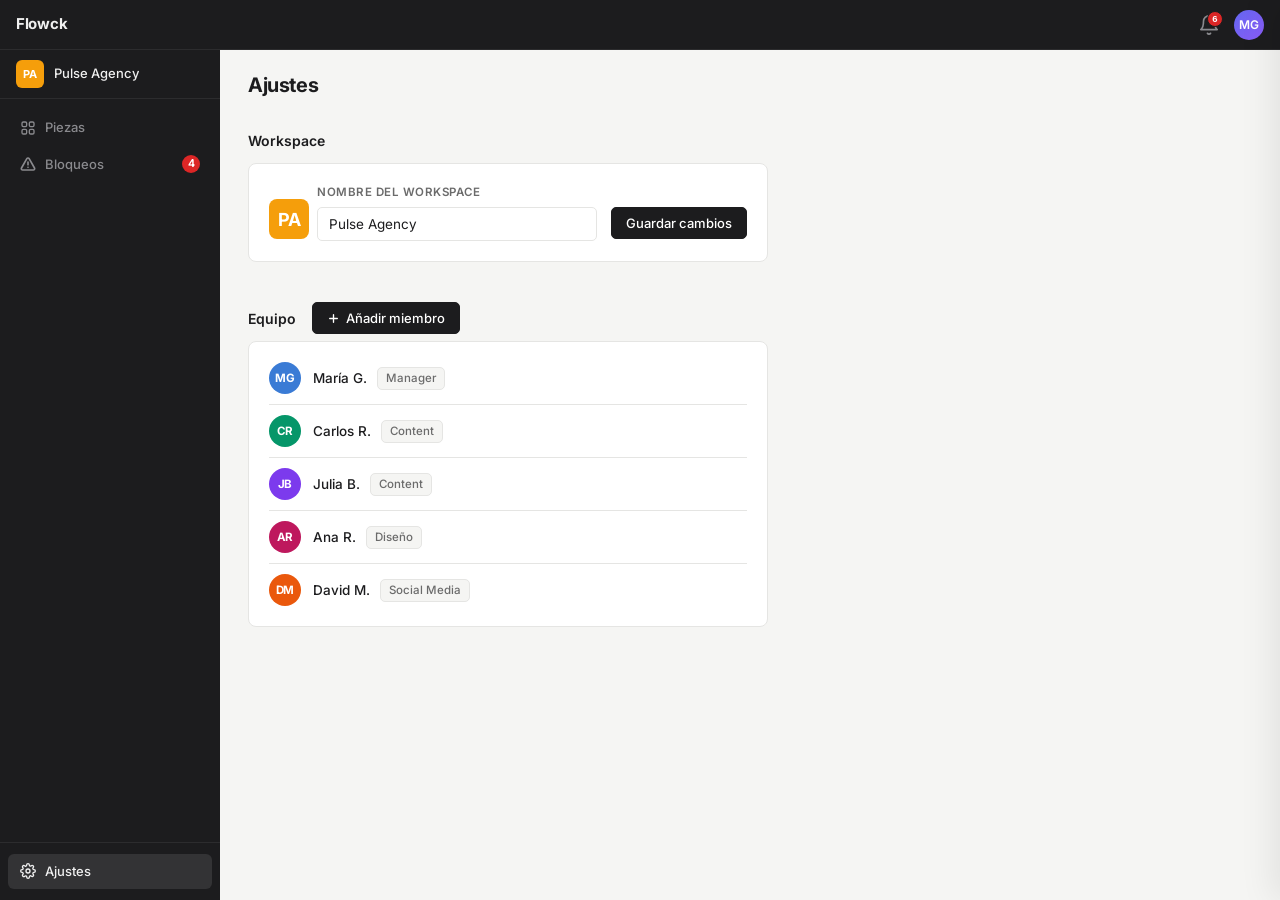
==== ajustes.html @ 9f70c192 "feat: panel de notificaciones, página de ajustes y mejoras de UI - Panel lateral de notificaciones c" ====
<!DOCTYPE html>
<html lang="es">
<head>
  <meta charset="UTF-8">
  <meta name="viewport" content="width=device-width, initial-scale=1.0">
  <title>Ajustes — Flowck</title>
  <link rel="stylesheet" href="css/styles.css">
</head>
<body>

<div id="sidebar"></div>

<div class="main">
  <div id="topbar"></div>

  <div class="content-header">
    <div class="page-header">
      <h1 class="page-title">Ajustes</h1>
    </div>
  </div>

  <div class="content">
    <div class="settings-page">

      <!-- ── Workspace ── -->
      <div class="settings-section">
        <h2 class="settings-section-title">Workspace</h2>
        <div class="settings-card">
          <div class="settings-workspace-row">
            <div class="settings-workspace-logo" id="wsLogoPreview" style="background:#F59E0B">PA</div>
            <div class="settings-workspace-field">
              <label class="form-label">Nombre del workspace</label>
              <input type="text" class="form-input" id="wsNameInput" value="Pulse Agency">
            </div>
            <div class="settings-save-wrap">
              <button class="btn btn-primary" id="wsSaveBtn">Guardar cambios</button>
              <span class="settings-save-confirm" id="wsSaveConfirm">Guardado ✓</span>
            </div>
          </div>
        </div>
      </div>

      <!-- ── Equipo ── -->
      <div class="settings-section">
        <div class="settings-section-header">
          <h2 class="settings-section-title">Equipo</h2>
          <button class="btn btn-primary" id="addMemberBtn">
            <svg width="13" height="13" viewBox="0 0 24 24" fill="none" stroke="currentColor" stroke-width="2.5" stroke-linecap="round">
              <line x1="12" y1="5" x2="12" y2="19"/><line x1="5" y1="12" x2="19" y2="12"/>
            </svg>
            Añadir miembro
          </button>
        </div>
        <div class="settings-card" id="teamCard">
          <div class="member-list" id="memberList"></div>
        </div>
      </div>

    </div>
  </div>
</div>

<!-- Modal: Añadir miembro -->
<div class="modal-overlay" id="addMemberOverlay">
  <div class="modal" style="width:420px">
    <div class="modal-header">
      <span class="modal-title">Añadir miembro</span>
      <button class="modal-close" id="addMemberClose">✕</button>
    </div>
    <div class="form-group">
      <label class="form-label">Nombre completo <span class="required-star">*</span></label>
      <input class="form-input" id="newMemberName" type="text" placeholder="Ej. Pedro S.">
    </div>
    <div class="form-group">
      <label class="form-label">Rol <span class="required-star">*</span></label>
      <select class="form-select" id="newMemberRole">
        <option value="">Selecciona un rol</option>
        <option value="manager">Manager</option>
        <option value="content">Content</option>
        <option value="diseño">Diseño</option>
        <option value="social">Social Media</option>
      </select>
    </div>
    <div class="modal-footer">
      <button class="btn btn-secondary" id="addMemberCancel">Cancelar</button>
      <button class="btn btn-primary" id="addMemberSave" disabled>Añadir miembro</button>
    </div>
  </div>
</div>

<!-- Modal: Confirmar eliminar miembro -->
<div class="modal-overlay" id="deleteMemberOverlay">
  <div class="modal" style="width:400px">
    <div class="modal-header">
      <span class="modal-title">Eliminar miembro</span>
      <button class="modal-close" id="deleteMemberClose">✕</button>
    </div>
    <p style="font-size:13.5px;color:var(--text-secondary);line-height:1.5;margin-bottom:16px">
      Esta acción eliminará al miembro del workspace. No se puede deshacer.
    </p>
    <div id="deleteMemberPreview" style="display:flex;align-items:center;gap:10px;background:#F5F5F3;border-radius:8px;padding:10px 14px;margin-bottom:4px">
      <div id="deleteMemberAvatar" class="member-avatar" style="background:#999"></div>
      <span id="deleteMemberNameLabel" style="font-size:13.5px;font-weight:500;color:var(--text-primary)"></span>
    </div>
    <div class="modal-footer">
      <button class="btn btn-secondary" id="deleteMemberCancel">Cancelar</button>
      <button class="btn btn-danger" id="deleteMemberConfirm">Eliminar</button>
    </div>
  </div>
</div>

<script src="js/data.js"></script>
<script src="js/app.js"></script>
<script>
  document.getElementById('sidebar').innerHTML = renderSidebar('ajustes');
  document.getElementById('topbar').innerHTML  = renderTopbar();

  /* ── Helpers ─────────────────────────────── */
  function getMemberInitials(name) {
    const w = name.trim().split(/\s+/);
    return w.length >= 2 ? (w[0][0] + w[1][0]).toUpperCase() : name.slice(0, 2).toUpperCase();
  }

  /* ── Workspace ───────────────────────────── */
  function loadWorkspace() {
    const ws = getWorkspace();
    document.getElementById('wsNameInput').value = ws.name;
    document.getElementById('wsLogoPreview').style.background = ws.color || '#F59E0B';
    updateLogoPreview(ws.name);
  }

  function updateLogoPreview(name) {
    const w = (name || '').trim().split(/\s+/);
    const init = w.length >= 2
      ? (w[0][0] + w[1][0]).toUpperCase()
      : (name || 'W').slice(0, 2).toUpperCase();
    document.getElementById('wsLogoPreview').textContent = init;
  }

  document.getElementById('wsNameInput').addEventListener('input', function() {
    updateLogoPreview(this.value);
  });

  document.getElementById('wsSaveBtn').addEventListener('click', function() {
    const name = document.getElementById('wsNameInput').value.trim();
    if (!name) return;
    const ws = getWorkspace();
    saveWorkspace({ ...ws, name });
    document.getElementById('sidebar').innerHTML = renderSidebar('ajustes');
    const c = document.getElementById('wsSaveConfirm');
    c.style.opacity = '1';
    setTimeout(() => { c.style.opacity = '0'; }, 2200);
  });

  /* ── Team list ───────────────────────────── */
  let pendingDeleteName = null;

  function renderMemberList() {
    const users = getUsers().filter(u => u.role !== 'cliente');
    const html = users.map(u => `<div class="member-row">
      <div class="member-avatar" style="background:${u.color}">${getMemberInitials(u.name)}</div>
      <div class="member-info">
        <span class="member-name">${u.name}</span>
        <span class="member-role">${ROLE_LABELS[u.role] || u.role}</span>
      </div>
      <button class="member-trash-btn" data-name="${u.name.replace(/"/g, '&quot;')}" title="Eliminar miembro">
        <svg width="14" height="14" viewBox="0 0 24 24" fill="none" stroke="currentColor" stroke-width="2" stroke-linecap="round" stroke-linejoin="round">
          <polyline points="3 6 5 6 21 6"/>
          <path d="M19 6l-1 14H6L5 6"/>
          <path d="M10 11v6"/><path d="M14 11v6"/>
          <path d="M9 6V4h6v2"/>
        </svg>
      </button>
    </div>`).join('');
    document.getElementById('memberList').innerHTML = html;
    document.querySelectorAll('.member-trash-btn').forEach(btn => {
      btn.addEventListener('click', function() { openDeleteMember(this.dataset.name); });
    });
  }

  function openDeleteMember(name) {
    pendingDeleteName = name;
    const user = getUsers().find(u => u.name === name);
    document.getElementById('deleteMemberNameLabel').textContent = name;
    document.getElementById('deleteMemberAvatar').textContent = getMemberInitials(name);
    document.getElementById('deleteMemberAvatar').style.background = user ? user.color : '#6B6B6B';
    document.getElementById('deleteMemberOverlay').classList.add('open');
  }

  document.getElementById('deleteMemberConfirm').addEventListener('click', function() {
    if (!pendingDeleteName) return;
    saveExtraUsers(getExtraUsers().filter(u => u.name !== pendingDeleteName));
    pendingDeleteName = null;
    document.getElementById('deleteMemberOverlay').classList.remove('open');
    renderMemberList();
  });

  function closeDeleteModal() {
    document.getElementById('deleteMemberOverlay').classList.remove('open');
  }
  document.getElementById('deleteMemberClose').addEventListener('click', closeDeleteModal);
  document.getElementById('deleteMemberCancel').addEventListener('click', closeDeleteModal);
  document.getElementById('deleteMemberOverlay').addEventListener('click', function(e) {
    if (e.target === this) closeDeleteModal();
  });

  /* ── Add member modal ────────────────────── */
  function validateAddMember() {
    const name = document.getElementById('newMemberName').value.trim();
    const role = document.getElementById('newMemberRole').value;
    document.getElementById('addMemberSave').disabled = !(name && role);
  }

  document.getElementById('newMemberName').addEventListener('input', validateAddMember);
  document.getElementById('newMemberRole').addEventListener('change', validateAddMember);

  document.getElementById('addMemberBtn').addEventListener('click', function() {
    document.getElementById('newMemberName').value = '';
    document.getElementById('newMemberRole').value = '';
    document.getElementById('addMemberSave').disabled = true;
    document.getElementById('addMemberOverlay').classList.add('open');
    setTimeout(() => document.getElementById('newMemberName').focus(), 50);
  });

  function closeAddModal() {
    document.getElementById('addMemberOverlay').classList.remove('open');
  }
  document.getElementById('addMemberClose').addEventListener('click', closeAddModal);
  document.getElementById('addMemberCancel').addEventListener('click', closeAddModal);
  document.getElementById('addMemberOverlay').addEventListener('click', function(e) {
    if (e.target === this) closeAddModal();
  });

  document.getElementById('addMemberSave').addEventListener('click', function() {
    const name = document.getElementById('newMemberName').value.trim();
    const role = document.getElementById('newMemberRole').value;
    if (!name || !role) return;

    if (getUsers().find(u => u.name.toLowerCase() === name.toLowerCase())) {
      document.getElementById('newMemberName').style.borderColor = '#EF4444';
      document.getElementById('newMemberName').title = 'Ya existe un miembro con ese nombre';
      return;
    }
    document.getElementById('newMemberName').style.borderColor = '';

    const extra = getExtraUsers();
    const color = AVATAR_PALETTE[extra.length % AVATAR_PALETTE.length];
    extra.push({ name, role, color });
    saveExtraUsers(extra);
    closeAddModal();
    renderMemberList();
  });

  /* ── Boot ────────────────────────────────── */
  loadWorkspace();
  renderMemberList();
</script>
</body>
</html>
---- css/styles.css ----
@import url('https://fonts.googleapis.com/css2?family=Inter:ital,wght@0,400;0,500;0,600;0,700;1,400&display=swap');

*, *::before, *::after { box-sizing: border-box; margin: 0; padding: 0; }

:root {
  --bg:               #F5F5F3;
  --surface:          #FFFFFF;
  --sidebar-bg:       #1C1C1E;
  --text-primary:     #1C1C1E;
  --text-secondary:   #6B6B6B;
  --text-on-dark:     #F0F0F0;
  --text-on-dark-muted: #8A8A8E;
  --border:           #E5E5E3;
  --border-dark:      #2C2C2E;
  --row-hover:        #FAFAF9;

  --s-sol-bg:   #EDE9FE; --s-sol-text:  #5B21B6;
  --s-pro-bg:   #FFEDD5; --s-pro-text:  #9A3412;
  --s-rev-bg:   #FEF9C3; --s-rev-text:  #854D0E;
  --s-apr-bg:   #DCFCE7; --s-apr-text:  #166534;
  --s-pub-bg:   #DBEAFE; --s-pub-text:  #1D4ED8;
  --block-bg:   #FEE2E2; --block-text:  #DC2626;

  --sidebar-w:  220px;
  --r:          8px;
  --r-sm:       5px;
  --r-full:     999px;
}

html, body { height: 100%; }

body {
  font-family: 'Inter', -apple-system, sans-serif;
  background: var(--bg);
  color: var(--text-primary);
  font-size: 13.5px;
  line-height: 1.5;
  -webkit-font-smoothing: antialiased;
}

/* ── SIDEBAR ─────────────────────────────────────── */
.sidebar {
  width: var(--sidebar-w);
  min-height: 100vh;
  background: var(--sidebar-bg);
  display: flex;
  flex-direction: column;
  position: fixed;
  top: 0; left: 0;
  z-index: 100;
}

.sidebar-brand {
  height: 50px;
  box-sizing: border-box;
  display: flex;
  align-items: center;
  padding: 0 16px;
  font-size: 15px;
  font-weight: 700;
  color: var(--text-on-dark);
  letter-spacing: -0.3px;
  border-bottom: 1px solid var(--border-dark);
  flex-shrink: 0;
}

.sidebar-nav { flex: 1; padding: 10px 0; }

.nav-item {
  display: flex;
  align-items: center;
  gap: 9px;
  padding: 8px 12px;
  color: var(--text-on-dark-muted);
  font-size: 13px;
  font-weight: 500;
  cursor: pointer;
  border-radius: 6px;
  margin: 1px 8px;
  text-decoration: none;
  transition: background 0.12s, color 0.12s;
}
.nav-item:hover { background: rgba(255,255,255,0.07); color: var(--text-on-dark); }
.nav-item.active { background: rgba(255,255,255,0.1); color: var(--text-on-dark); }

.nav-item .nav-badge {
  margin-left: auto;
  background: #DC2626;
  color: #fff;
  font-size: 10.5px;
  font-weight: 700;
  min-width: 18px;
  height: 18px;
  border-radius: 99px;
  display: flex; align-items: center; justify-content: center;
  padding: 0 5px;
}

.sidebar-bottom {
  padding: 10px 0;
  border-top: 1px solid var(--border-dark);
}

/* ── MAIN LAYOUT ─────────────────────────────────── */
.main {
  margin-left: var(--sidebar-w);
  height: 100vh;
  display: flex;
  flex-direction: column;
  overflow: hidden;
}

/* Sub-header (page-title + tabs) — always visible above the scroll area */
.content-header {
  flex-shrink: 0;
  background: var(--bg);
  padding: 20px 28px 12px;
}

/* ── PAGE TOPBAR (dark strip) ────────────────────── */
.page-topbar {
  height: 50px;
  background: var(--sidebar-bg);
  display: flex;
  align-items: center;
  justify-content: flex-end;
  padding: 0 16px;
  gap: 10px;
  position: sticky;
  top: 0;
  z-index: 90;
  flex-shrink: 0;
  border-bottom: 1px solid var(--border-dark);
}

.topbar-bell-btn {
  display: flex; align-items: center; justify-content: center;
  background: transparent;
  color: var(--text-on-dark-muted);
  border: none;
  cursor: pointer;
  transition: color 0.12s;
  position: relative;
  padding: 4px;
}
.topbar-bell-btn:hover { color: var(--text-on-dark); }

.topbar-notif-dot {
  position: absolute;
  top: 3px; right: 3px;
  width: 6px; height: 6px;
  background: #DC2626;
  border-radius: 50%;
  border: 1.5px solid var(--sidebar-bg);
}

.topbar-avatar {
  width: 30px; height: 30px;
  border-radius: 50%;
  background: linear-gradient(135deg, #6366F1, #8B5CF6);
  color: #fff;
  font-size: 12px;
  font-weight: 600;
  display: flex; align-items: center; justify-content: center;
  cursor: pointer;
  flex-shrink: 0;
}

/* ── CONTENT ─────────────────────────────────────── */
.content {
  flex: 1;
  padding: 0 28px 40px;
  overflow-y: auto;
}

/* ── PAGE HEADER ─────────────────────────────────── */
.page-header {
  display: flex;
  align-items: center;
  justify-content: space-between;
  margin-bottom: 18px;
  gap: 12px;
}
.page-title {
  font-size: 20px;
  font-weight: 700;
  letter-spacing: -0.4px;
}
.page-actions { display: flex; align-items: center; gap: 8px; }

/* ── TABS ─────────────────────────────────────────── */
.tabs {
  display: flex;
  border-bottom: 1px solid var(--border);
  margin-bottom: 0;
}
.tab-item {
  font-size: 13px;
  font-weight: 500;
  color: var(--text-secondary);
  padding: 9px 14px;
  cursor: pointer;
  border-bottom: 2px solid transparent;
  margin-bottom: -1px;
  transition: color 0.12s, border-color 0.12s;
  white-space: nowrap;
  user-select: none;
}
.tab-item:hover { color: var(--text-primary); }
.tab-item.active { color: var(--text-primary); border-bottom-color: var(--text-primary); }

/* ── TABLE ─────────────────────────────────────────── */
.table-wrap {
  background: var(--surface);
  border: 1px solid var(--border);
  border-radius: var(--r);
  overflow: clip; /* clips rounded corners without creating a scroll container */
  margin-top: 0;
}

.pieces-table {
  width: 100%;
  min-width: 860px;
  border-collapse: collapse;
}

.pieces-table thead th {
  background: var(--surface);
  position: sticky;
  top: 0;
  z-index: 10;
  padding: 10px 16px;
  text-align: left;
  font-size: 11.5px;
  font-weight: 600;
  color: var(--text-secondary);
  text-transform: uppercase;
  letter-spacing: 0.5px;
  border-bottom: 1px solid var(--border);
  white-space: nowrap;
}

.pieces-table tbody tr {
  border-bottom: 1px solid var(--border);
  transition: background 0.1s;
  cursor: pointer;
}
.pieces-table tbody tr:last-child { border-bottom: none; }
.pieces-table tbody tr:hover { background: var(--row-hover); }

.pieces-table td {
  padding: 10px 16px;
  vertical-align: middle;
  overflow: hidden;
}

.col-img    { width: 56px;  min-width: 56px; }
.col-name   { width: 200px; }
.col-canal  { width: 72px; }
.col-camp   { width: 130px; }
.col-client { width: 110px; }
.col-estado { width: 140px; }
.col-pend   { width: 125px; }
.col-dead   { width: 95px; }
.col-act    { width: 40px;  min-width: 40px; text-align: center; }

.cell-thumb {
  width: 44px; height: 44px;
  border-radius: var(--r-sm);
  object-fit: cover;
  background: var(--bg);
  display: block;
}
.thumb-placeholder {
  width: 44px; height: 44px;
  border-radius: var(--r-sm);
  background: var(--bg);
  display: flex; align-items: center; justify-content: center;
  color: var(--text-secondary);
  font-size: 11px;
}

.cell-name {
  display: block;
  font-weight: 500;
  font-size: 13.5px;
  white-space: nowrap;
  overflow: hidden;
  text-overflow: ellipsis;
  max-width: 300px;
}

.cell-campaign {
  font-size: 12.5px;
  color: var(--text-secondary);
  white-space: nowrap;
  overflow: hidden;
  text-overflow: ellipsis;
}

.cell-pending {
  font-size: 13px;
  color: var(--text-primary);
}

.cell-deadline {
  font-size: 12.5px;
  color: var(--text-secondary);
  white-space: nowrap;
}
.cell-deadline.urgent { color: #DC2626; font-weight: 500; }

.status-cell {
  display: flex;
  align-items: center;
  gap: 6px;
  flex-wrap: nowrap;
}

/* ── STATUS BADGES ───────────────────────────────── */
.badge {
  display: inline-flex;
  align-items: center;
  font-size: 11.5px;
  font-weight: 500;
  padding: 3px 9px;
  border-radius: var(--r-full);
  white-space: nowrap;
  letter-spacing: 0.1px;
}
.badge.solicitada  { background: var(--s-sol-bg); color: var(--s-sol-text); }
.badge.produccion  { background: var(--s-pro-bg); color: var(--s-pro-text); }
.badge.revision    { background: var(--s-rev-bg); color: var(--s-rev-text); }
.badge.aprobada    { background: var(--s-apr-bg); color: var(--s-apr-text); }
.badge.publicada   { background: var(--s-pub-bg); color: var(--s-pub-text); }

.badge-block {
  display: inline-flex;
  align-items: center;
  justify-content: center;
  width: 22px;
  height: 22px;
  background: var(--block-bg);
  color: var(--block-text);
  border-radius: 5px;
  cursor: pointer;
  border: none;
  font-family: inherit;
  transition: opacity 0.12s;
  flex-shrink: 0;
}
.badge-block:hover { opacity: 0.75; }

/* ── ACTIONS MENU ────────────────────────────────── */
.actions-btn {
  width: 28px; height: 28px;
  border: none;
  background: transparent;
  border-radius: 5px;
  cursor: pointer;
  display: flex; align-items: center; justify-content: center;
  color: var(--text-secondary);
  font-size: 14px;
  transition: background 0.1s;
  letter-spacing: 2px;
}
.actions-btn:hover { background: var(--border); color: var(--text-primary); }

/* ── DROPDOWN ─────────────────────────────────────── */
.dropdown { position: relative; display: inline-block; }
.dropdown-menu {
  position: absolute;
  top: calc(100% + 4px);
  right: 0;
  background: var(--surface);
  border: 1px solid var(--border);
  border-radius: var(--r);
  box-shadow: 0 8px 24px rgba(0,0,0,0.1);
  z-index: 300;
  min-width: 170px;
  display: none;
  overflow: hidden;
}
.dropdown-menu.open { display: block; }
.dropdown-item {
  display: flex; align-items: center; gap: 8px;
  padding: 9px 14px;
  font-size: 13px;
  color: var(--text-primary);
  cursor: pointer;
  transition: background 0.1s;
}
.dropdown-item:hover { background: var(--bg); }
.dropdown-item.danger { color: #DC2626; }
.dropdown-sep { height: 1px; background: var(--border); margin: 4px 0; }

/* ── BUTTONS ─────────────────────────────────────── */
.btn {
  display: inline-flex;
  align-items: center;
  gap: 6px;
  font-size: 13px;
  font-weight: 500;
  padding: 7px 14px;
  border-radius: var(--r-sm);
  border: 1px solid transparent;
  cursor: pointer;
  transition: background 0.12s, border-color 0.12s, opacity 0.12s;
  font-family: inherit;
  white-space: nowrap;
  text-decoration: none;
}
.btn-primary { background: var(--text-primary); color: #fff; border-color: var(--text-primary); }
.btn-primary:hover { background: #333; border-color: #333; }
.btn-secondary { background: var(--surface); color: var(--text-primary); border-color: var(--border); }
.btn-secondary:hover { background: #F0F0EE; }
.btn-ghost { background: transparent; color: var(--text-secondary); border-color: transparent; }
.btn-ghost:hover { background: var(--border); color: var(--text-primary); }
.btn-danger-outline { background: transparent; color: #DC2626; border-color: #FECACA; }
.btn-danger-outline:hover { background: var(--block-bg); }
.btn-danger { background: #DC2626; color: #fff; border-color: #DC2626; }
.btn-danger:hover { background: #B91C1C; border-color: #B91C1C; }

/* ── SEARCH ─────────────────────────────────────── */
.search-wrap {
  display: flex;
  align-items: center;
  gap: 7px;
  background: var(--surface);
  border: 1px solid var(--border);
  border-radius: var(--r-sm);
  padding: 7px 11px;
  transition: border-color 0.12s;
}
.search-wrap:focus-within { border-color: #999; }
.search-wrap svg { color: var(--text-secondary); flex-shrink: 0; }
.search-wrap input {
  border: none; background: transparent;
  font-size: 13px; color: var(--text-primary);
  font-family: inherit; outline: none; width: 190px;
}
.search-wrap input::placeholder { color: var(--text-secondary); }

/* ── MODAL ─────────────────────────────────────── */
.modal-overlay {
  position: fixed; inset: 0;
  background: rgba(0,0,0,0.45);
  z-index: 400;
  display: flex; align-items: center; justify-content: center;
  opacity: 0; pointer-events: none;
  transition: opacity 0.18s;
}
.modal-overlay.open { opacity: 1; pointer-events: all; }

.modal {
  background: var(--surface);
  border-radius: 12px;
  padding: 28px;
  width: 500px;
  max-width: 92vw;
  max-height: 90vh;
  overflow-y: auto;
  box-shadow: 0 24px 64px rgba(0,0,0,0.18);
  transform: translateY(10px) scale(0.99);
  transition: transform 0.18s;
}
.modal-overlay.open .modal { transform: translateY(0) scale(1); }

.modal-header {
  display: flex; align-items: center; justify-content: space-between;
  margin-bottom: 22px;
}
.modal-title { font-size: 16px; font-weight: 700; letter-spacing: -0.2px; }
.modal-close {
  width: 28px; height: 28px; border-radius: 50%;
  background: var(--bg); border: none; cursor: pointer;
  display: flex; align-items: center; justify-content: center;
  color: var(--text-secondary); font-size: 15px;
  transition: background 0.12s;
}
.modal-close:hover { background: var(--border); }

.form-group { margin-bottom: 16px; }
.form-label {
  display: block; font-size: 11.5px; font-weight: 600;
  color: var(--text-secondary); margin-bottom: 6px;
  text-transform: uppercase; letter-spacing: 0.5px;
}
.form-input, .form-select, .form-textarea {
  width: 100%; padding: 8px 11px;
  border: 1px solid var(--border); border-radius: var(--r-sm);
  font-size: 13.5px; font-family: inherit; color: var(--text-primary);
  background: var(--surface); outline: none;
  transition: border-color 0.12s;
}
.form-input:focus, .form-select:focus, .form-textarea:focus { border-color: #999; }
.form-textarea { resize: vertical; min-height: 80px; line-height: 1.5; }
.form-row { display: grid; grid-template-columns: 1fr 1fr; gap: 14px; }
.form-label-optional { font-weight: 400; text-transform: none; letter-spacing: 0; color: var(--text-secondary); font-size: 11px; margin-left: 3px; }
.modal-footer { display: flex; justify-content: flex-end; gap: 8px; margin-top: 24px; }

.modal-file-zone {
  border: 2px dashed var(--border);
  border-radius: var(--r);
  padding: 18px 20px;
  display: flex; flex-direction: column; align-items: center; justify-content: center;
  gap: 5px; cursor: pointer; text-align: center;
  color: var(--text-secondary); font-size: 13px;
  transition: border-color 0.15s, background 0.15s;
  background: var(--bg); margin-bottom: 4px;
}
.modal-file-zone:hover, .modal-file-zone.drag-over { border-color: #999; background: #ededeb; }
.modal-file-zone svg { color: #aaa; }
.modal-file-zone-hint { font-size: 11.5px; color: #aaa; }

.modal-file-preview {
  display: flex; align-items: center; gap: 8px;
  padding: 10px 12px; margin-bottom: 16px;
  background: var(--bg); border: 1px solid var(--border); border-radius: var(--r-sm);
}
.modal-file-preview-info {
  flex: 1; min-width: 0;
  display: flex; flex-direction: column; gap: 2px;
}
.modal-file-preview-name {
  font-size: 12.5px; color: var(--text-primary);
  white-space: nowrap; overflow: hidden; text-overflow: ellipsis;
}
.modal-file-preview-replace {
  align-self: flex-start;
  background: none; border: none; padding: 0;
  font-family: inherit; font-size: 11px; color: #6B6B6B;
  cursor: pointer; text-decoration: underline;
}
.modal-file-preview-replace:hover { color: var(--text-primary); }
.modal-file-preview-remove {
  background: none; border: none; cursor: pointer; padding: 2px 5px;
  color: var(--text-secondary); font-size: 14px; flex-shrink: 0; border-radius: 4px;
  transition: background 0.1s;
}
.modal-file-preview-remove:hover { background: var(--border); color: var(--text-primary); }

.cell-pending-unassigned { color: var(--text-secondary); }

/* ── BLOCK POPOVER ─────────────────────────────── */
.block-popover {
  position: fixed;
  background: var(--surface);
  border: 1px solid var(--border);
  border-radius: var(--r);
  padding: 16px 18px;
  width: 290px;
  box-shadow: 0 12px 36px rgba(0,0,0,0.13);
  z-index: 350;
  display: none;
}
.block-popover.open { display: block; }
.block-popover-header {
  display: flex; align-items: center; gap: 7px;
  margin-bottom: 10px;
  font-size: 12.5px; font-weight: 600; color: var(--block-text);
}
.block-popover-reason {
  font-size: 13px; color: var(--text-primary);
  margin-bottom: 12px; line-height: 1.5;
}
.block-popover-meta { font-size: 12px; color: var(--text-secondary); margin-bottom: 14px; }
.block-popover-meta strong { color: var(--text-primary); font-weight: 500; }
.block-popover-footer { display: flex; justify-content: flex-end; }
#popViewLink:hover { background: #EF4444 !important; border-color: #EF4444 !important; }

/* ── CHANNEL ICONS ─────────────────────────────── */
.ch-icon {
  width: 22px; height: 22px;
  border-radius: 6px;
  display: inline-flex; align-items: center; justify-content: center;
  flex-shrink: 0;
  overflow: hidden;
}
.ch-icon svg { display: block; width: 100%; height: 100%; }

/* ── COLUMN HEADER FILTERS ──────────────────────── */
.col-filterable {
  cursor: pointer;
  user-select: none;
}
.col-filterable:hover { color: var(--text-primary); }
.col-filterable.has-filter { color: var(--text-primary); }

.th-inner {
  display: inline-flex;
  align-items: center;
  gap: 4px;
}

.filter-chevron {
  flex-shrink: 0;
  opacity: 0.45;
  transition: opacity 0.12s;
}
.col-filterable:hover .filter-chevron,
.col-filterable.has-filter .filter-chevron { opacity: 1; }

.filter-active-dot {
  width: 5px; height: 5px;
  background: var(--text-primary);
  border-radius: 50%;
  flex-shrink: 0;
}

.filter-dropdown-menu {
  position: fixed;
  background: var(--surface);
  border: 1px solid var(--border);
  border-radius: var(--r);
  box-shadow: 0 8px 24px rgba(0,0,0,0.11);
  z-index: 310;
  min-width: 160px;
  display: none;
  overflow: hidden;
}
.filter-dropdown-menu.open { display: block; }

.filter-search-wrap {
  display: flex; align-items: center; gap: 7px;
  padding: 9px 11px;
  border-bottom: 1px solid var(--border);
  color: var(--text-secondary);
}
.filter-search-wrap svg { flex-shrink: 0; }
.filter-search-input {
  flex: 1; min-width: 0;
  border: none; outline: none;
  font-size: 13px; font-family: inherit;
  color: var(--text-primary); background: transparent;
}
.filter-search-input::placeholder { color: var(--text-secondary); }

.filter-options-list { max-height: 220px; overflow-y: auto; padding: 4px 0; }
.filter-option-row {
  display: flex;
  align-items: center;
  gap: 8px;
  padding: 7px 12px;
  font-size: 13px;
  color: var(--text-primary);
  cursor: pointer;
  transition: background 0.1s;
}
.filter-option-row:hover { background: var(--bg); }
.filter-option-row input[type="checkbox"] {
  width: 14px; height: 14px; flex-shrink: 0;
  accent-color: var(--text-primary);
  cursor: pointer;
}
.filter-empty {
  padding: 16px 12px;
  font-size: 12.5px;
  color: var(--text-secondary);
  text-align: center;
}

.filter-panel-actions {
  display: flex; gap: 8px;
  padding: 9px 10px;
  border-top: 1px solid var(--border);
}
.filter-btn-clear, .filter-btn-apply {
  flex: 1;
  padding: 7px 0;
  border-radius: var(--r-sm);
  font-size: 12.5px; font-weight: 600;
  font-family: inherit;
  cursor: pointer;
  border: 1px solid var(--border);
  transition: background 0.12s, color 0.12s, border-color 0.12s;
}
.filter-btn-clear { background: var(--surface); color: var(--text-secondary); }
.filter-btn-clear:hover { background: var(--bg); color: var(--text-primary); }
.filter-btn-apply { background: var(--text-primary); color: #fff; border-color: var(--text-primary); }
.filter-btn-apply:hover { background: #333; }

/* ── EMPTY STATE ─────────────────────────────────── */
.empty-state {
  text-align: center; padding: 60px 20px;
  color: var(--text-secondary);
}
.empty-state p { font-size: 14px; margin-top: 10px; }

/* ── BLOQUEOS PAGE ─────────────────────────────── */
.blocks-grid {
  display: grid;
  grid-template-columns: 1fr 1fr;
  gap: 16px;
  margin-top: 4px;
}

.block-card {
  background: var(--surface);
  border: 1px solid var(--border);
  border-radius: var(--r);
  overflow: hidden;
  display: flex;
  flex-direction: row;
  transition: box-shadow 0.15s;
  cursor: pointer;
  text-decoration: none;
  color: inherit;
}
.block-card:hover { box-shadow: 0 4px 16px rgba(0,0,0,0.09); }
.block-card.highlight {
  border-color: #EF4444;
  box-shadow: 0 0 0 3px rgba(220,38,38,0.18);
}

.block-card-img {
  width: 32%; min-width: 32%;
  object-fit: cover; object-position: center;
  background: var(--bg);
  display: block;
  flex-shrink: 0;
  align-self: stretch;
}
.block-card-img-placeholder {
  width: 32%; min-width: 32%;
  background: var(--bg);
  display: flex; align-items: center; justify-content: center;
  flex-shrink: 0;
}

.block-card-body {
  flex: 1; min-width: 0;
  padding: 16px 20px;
  display: flex; flex-direction: column; gap: 13px;
}

.block-card-header {
  display: flex; align-items: flex-start; justify-content: space-between; gap: 8px;
}
.block-card-title {
  font-size: 13.5px; font-weight: 600; letter-spacing: -0.2px;
  line-height: 1.35; flex: 1;
}
.block-deadline-badge {
  background: #FEE2E2; color: #DC2626;
  font-size: 11px; font-weight: 600;
  padding: 2px 8px; border-radius: var(--r-full);
  white-space: nowrap; flex-shrink: 0;
}
.block-card-meta {
  display: flex; align-items: center; gap: 8px;
}
.block-card-campaign {
  font-size: 12px; color: var(--text-secondary);
}

.block-reason-box {
  background: #FFF5F5;
  border-radius: 6px;
  padding: 11px 12px;
  display: flex; align-items: flex-start; gap: 8px;
  font-size: 12.5px; color: #EF4444; line-height: 1.45;
  flex-shrink: 0;
}
.block-reason-box svg { flex-shrink: 0; margin-top: 1px; color: #EF4444; }

.block-divider {
  border: none; border-top: 1px solid var(--border);
  margin: 0;
}

.block-card-footer {
  margin-top: auto;
  display: flex; flex-direction: column; gap: 0;
}
.block-footer-info {
  display: flex; align-items: center; justify-content: space-between;
  padding: 10px 0;
}
.block-info-item { display: flex; flex-direction: column; gap: 1px; }
.block-info-label { font-size: 11px; font-weight: 500; color: var(--text-secondary); }
.block-info-value { font-size: 12px; color: var(--text-primary); font-weight: 500; }

.block-resolve-btn {
  width: 100%;
  background: #F87171;
  color: #fff;
  border: none;
  border-radius: var(--r-sm);
  padding: 8px 0;
  font-size: 13px; font-weight: 500; font-family: inherit;
  cursor: pointer;
  transition: background 0.12s;
  text-align: center;
  margin-top: 10px;
  padding: 9px 0;
}
.block-resolve-btn:hover { background: #EF4444; }

.blocks-header-badge {
  display: inline-flex; align-items: center; gap: 5px;
  background: var(--block-bg); color: var(--block-text);
  font-size: 12px; font-weight: 600;
  padding: 3px 10px; border-radius: var(--r-full);
}

/* ── DETAIL TOPBAR BLOCK BADGE ───────────────────── */
.detail-topbar-block-badge {
  display: inline-flex; align-items: center; gap: 5px;
  background: #FEE2E2; color: #DC2626;
  border-radius: var(--r-full);
  font-size: 11.5px; font-weight: 500; line-height: 1.4;
  padding: 3px 9px; cursor: pointer; white-space: nowrap;
  flex-shrink: 0;
}

/* Status badge button resets */
button.badge {
  padding: 3px 9px;
  font-size: 11.5px;
  font-weight: 500;
  line-height: 1.4;
}

/* ── DETAIL PAGE ─────────────────────────────────── */
.detail-layout {
  height: 100vh;
  display: flex;
  flex-direction: column;
}

.detail-topbar {
  height: 50px;
  background: var(--sidebar-bg);
  display: flex;
  align-items: center;
  justify-content: space-between;
  padding: 0 20px;
  flex-shrink: 0;
  border-bottom: 1px solid rgba(255,255,255,0.12);
  position: sticky; top: 0; z-index: 90;
}

.detail-back-btn {
  display: flex; align-items: center; justify-content: center;
  width: 28px; height: 28px; border-radius: 5px;
  background: rgba(255,255,255,0.08); border: none;
  color: var(--text-on-dark); cursor: pointer;
  transition: background 0.12s; flex-shrink: 0;
}
.detail-back-btn:hover { background: rgba(255,255,255,0.14); }

.detail-piece-title {
  position: absolute; left: 50%; transform: translateX(-50%);
  font-size: 14px; font-weight: 600; color: var(--text-on-dark);
  white-space: nowrap; overflow: hidden; text-overflow: ellipsis;
  max-width: 45%; letter-spacing: -0.2px; pointer-events: none;
}

.detail-topbar-right {
  display: flex; align-items: center; gap: 8px; flex-shrink: 0;
}

.detail-columns {
  flex: 1; display: flex; overflow: hidden;
}

/* Left sidebar (metadata) */
.detail-sidebar {
  width: 240px;
  flex-shrink: 0;
  background: var(--sidebar-bg);
  border-right: 1px solid var(--border-dark);
  overflow-y: auto;
  padding: 20px 16px;
  display: flex; flex-direction: column; gap: 20px;
}

.detail-section-title {
  font-size: 14px; font-weight: 700; text-transform: uppercase;
  letter-spacing: 0.4px; color: var(--text-on-dark);
  margin-bottom: 16px;
}

.detail-divider {
  border: none; border-top: 1px solid rgba(255,255,255,0.08);
  margin: 16px 0 0;
}

.detail-field { display: flex; justify-content: space-between; align-items: center; margin-bottom: 12px; }
.detail-field-label {
  font-size: 13px; font-weight: 400; color: var(--text-on-dark-muted);
}
.detail-field-value {
  font-size: 13px; font-weight: 700; color: var(--text-on-dark); text-align: right;
}

.detail-block-box {
  background: #FEE2E2;
  border: 1px solid #FECACA;
  border-radius: var(--r-sm);
  padding: 12px 13px;
}
.detail-block-box .block-label {
  display: flex; align-items: center; gap: 6px;
  font-size: 13px; font-weight: 700;
  color: #DC2626; margin-bottom: 8px;
}
.detail-block-box .block-reason {
  font-size: 12.5px; color: #7F1D1D; line-height: 1.5; margin-bottom: 12px;
}
.detail-block-box .block-resolve-btn {
  width: 100%;
  padding: 7px 0;
  background: #F87171;
  border: none;
  border-radius: var(--r-sm);
  color: #fff;
  font-size: 12px; font-weight: 600; font-family: inherit;
  cursor: pointer;
  transition: background 0.12s;
}
.detail-block-box .block-resolve-btn:hover { background: #EF4444; }

.detail-file-info { display: flex; flex-direction: column; gap: 8px; }
.detail-file-row {
  display: flex; justify-content: space-between; align-items: center;
}
.detail-file-key { font-size: 11px; color: var(--text-on-dark-muted); }
.detail-file-val { font-size: 12.5px; font-weight: 500; color: var(--text-on-dark); }
.detail-filename-row {
  display: flex; align-items: center; gap: 8px;
  margin-top: 10px; padding: 7px 10px;
  background: rgba(255,255,255,0.06);
  border: 1px solid var(--border-dark);
  border-radius: var(--r-sm);
  cursor: pointer;
  transition: background 0.12s;
}
.detail-filename-row:hover { background: rgba(255,255,255,0.1); }
.detail-filename-row svg { flex-shrink: 0; color: var(--text-on-dark-muted); }
.detail-filename {
  font-size: 12px; color: var(--text-on-dark);
  white-space: nowrap; overflow: hidden; text-overflow: ellipsis; flex: 1;
}

.detail-download-btn {
  width: 100%; margin-top: 4px;
  padding: 6px 0;
  background: rgba(255,255,255,0.07);
  border: 1px solid var(--border-dark);
  border-radius: var(--r-sm);
  color: var(--text-on-dark);
  font-size: 12px; font-weight: 500; font-family: inherit;
  cursor: pointer; display: flex; align-items: center; justify-content: center; gap: 6px;
  transition: background 0.12s;
}
.detail-download-btn:hover { background: rgba(255,255,255,0.12); }

/* Center column */
.detail-center {
  flex: 1;
  overflow: hidden;
  display: flex;
  flex-direction: column;
}

.detail-creative-img {
  width: 100%;
  height: 400px;
  flex-shrink: 0;
  object-fit: contain;
  border-radius: var(--r);
  background: #F5F5F3;
  display: block;
}
.detail-creative-placeholder {
  width: 100%; height: 380px;
  background: var(--bg);
  border-radius: var(--r);
  border: 1px solid var(--border);
  display: flex; align-items: center; justify-content: center;
  color: var(--text-secondary); flex-direction: column; gap: 8px;
}

.upload-new-version-sidebar {
  background: none;
  border: none;
  padding: 0;
  font-family: inherit;
  font-size: 11px;
  color: #9B9B97;
  cursor: pointer;
  text-decoration: underline;
  text-underline-offset: 2px;
}
.upload-new-version-sidebar:hover { color: #E5E5E3; }

.detail-copy-section {
  min-width: 0;
  width: 100%;
}
.detail-copy-label {
  font-size: 11px; font-weight: 700; text-transform: uppercase;
  letter-spacing: 0.6px; color: var(--text-secondary); margin-bottom: 8px;
}
.detail-copy-text {
  font-size: 14px; line-height: 1.6; color: var(--text-primary);
  background: var(--surface); border: 1px solid var(--border);
  border-radius: var(--r);
  padding: 12px 16px;
  height: 116px; overflow-y: scroll; resize: none;
  font-family: inherit; width: 100%; box-sizing: border-box; display: block;
}
.detail-copy-text:focus { outline: none; border-color: #6366F1; box-shadow: 0 0 0 2px rgba(99,102,241,0.15); }
.detail-copy-text::-webkit-scrollbar { width: 6px; }
.detail-copy-text::-webkit-scrollbar-track { background: transparent; margin: 6px; }
.detail-copy-text::-webkit-scrollbar-thumb { background: #D1D1CF; border-radius: 3px; }
.detail-copy-text::-webkit-scrollbar-thumb:hover { background: #A0A09E; }
.copy-autosaved {
  position: absolute; bottom: 10px; right: 12px;
  font-size: 11px; color: #9B9B97; opacity: 0;
  transition: opacity 0.3s; pointer-events: none;
}
.copy-autosaved.visible { opacity: 1; }

/* Right column (comments) */
.detail-comments {
  width: 280px;
  flex-shrink: 0;
  border-left: 1px solid var(--border-dark);
  background: var(--sidebar-bg);
  display: flex;
  flex-direction: column;
  overflow: hidden;
}
.detail-comments-header {
  padding: 16px 16px 12px;
  border-bottom: 1px solid rgba(255,255,255,0.08);
  font-size: 15px; font-weight: 700; color: var(--text-on-dark);
  display: flex; align-items: center; gap: 6px;
  flex-shrink: 0;
}
.comments-count {
  font-size: 15px; font-weight: 700; color: var(--text-on-dark-muted);
}
.comments-list {
  flex: 1; overflow-y: auto;
  padding: 14px 0;
  display: flex; flex-direction: column; gap: 0;
}
.comment-item {
  padding: 10px 16px;
  transition: background 0.1s;
}
.comment-item:hover { background: rgba(255,255,255,0.04); }
.comment-header {
  display: flex; align-items: center; gap: 6px; margin-bottom: 5px; flex-wrap: wrap;
}
.comment-avatar {
  width: 24px; height: 24px; border-radius: 50%;
  font-size: 10px; font-weight: 700; color: #fff;
  display: flex; align-items: center; justify-content: center;
  flex-shrink: 0;
}
.comment-author { font-size: 12.5px; font-weight: 600; color: var(--text-on-dark); }
.comment-role-badge {
  font-size: 10px; font-weight: 600; text-transform: uppercase;
  letter-spacing: 0.4px; padding: 2px 7px; border-radius: var(--r-full);
}
.role-manager,
.role-content,
.role-cliente  { background: rgba(255,255,255,0.08); color: #C7C7CC; }
.comment-time  { font-size: 11px; color: var(--text-on-dark-muted); margin-left: auto; }
.comment-text  { font-size: 12.5px; line-height: 1.5; color: var(--text-on-dark-muted); padding-left: 30px; }

.comments-input-area {
  padding: 12px 14px;
  border-top: 1px solid rgba(255,255,255,0.08);
  display: flex; gap: 8px; align-items: flex-end;
  flex-shrink: 0;
}
.comments-input-area textarea {
  flex: 1; border: 1px solid var(--border-dark); border-radius: var(--r-sm);
  padding: 8px 10px; font-size: 12.5px; font-family: inherit; color: var(--text-on-dark);
  background: rgba(255,255,255,0.07);
  resize: none; outline: none; line-height: 1.45; min-height: 38px; max-height: 100px;
  transition: border-color 0.12s;
}
.comments-input-area textarea::placeholder { color: var(--text-on-dark-muted); }
.comments-input-area textarea:focus { border-color: rgba(255,255,255,0.25); }
.comments-input-area button {
  padding: 8px 12px; background: rgba(255,255,255,0.9); color: var(--text-primary);
  border: none; border-radius: var(--r-sm); cursor: pointer; font-size: 12px;
  font-family: inherit; font-weight: 600; flex-shrink: 0;
  transition: background 0.12s;
}
.comments-input-area button:hover { background: #fff; }

/* Status dropdown (detail topbar) */
.status-dropdown { position: relative; }
.status-dropdown-menu {
  position: absolute; top: calc(100% + 6px); right: 0;
  background: var(--surface); border: 1px solid var(--border);
  border-radius: var(--r); box-shadow: 0 8px 24px rgba(0,0,0,0.12);
  z-index: 300; min-width: 170px; display: none; overflow: hidden;
}
.status-dropdown-menu.open { display: block; }
.status-dropdown-item {
  display: flex; align-items: center;
  padding: 7px 12px; cursor: pointer;
  transition: background 0.1s;
}
.status-dropdown-item:hover { background: var(--bg); }

/* ── DETAIL: APPROVE BUTTON ─────────────────────── */
.detail-approve-btn {
  background: #16A34A;
  color: #fff;
  border: none;
  border-radius: var(--r-sm);
  padding: 6px 14px;
  font-size: 12.5px;
  font-weight: 600;
  font-family: inherit;
  cursor: pointer;
  display: inline-flex;
  align-items: center;
  gap: 5px;
  transition: background 0.12s;
  flex-shrink: 0;
}
.detail-approve-btn:hover { background: #15803D; }

/* ── DETAIL: BRIEF BLOCK ────────────────────────── */
.detail-brief-text {
  font-size: 12.5px;
  color: var(--text-on-dark-muted);
  line-height: 1.55;
  background: rgba(255,255,255,0.04);
  border-radius: var(--r-sm);
  padding: 10px 12px;
  border: 1px solid var(--border-dark);
}

/* ── DETAIL: UPLOAD ZONE ────────────────────────── */
.detail-upload-zone {
  width: 100%;
  min-height: 260px;
  border: 2px dashed var(--border);
  border-radius: var(--r);
  display: flex;
  flex-direction: column;
  align-items: center;
  justify-content: center;
  gap: 10px;
  color: var(--text-secondary);
  font-size: 13px;
  cursor: pointer;
  transition: border-color 0.15s, background 0.15s;
  background: var(--surface);
  text-align: center;
  padding: 32px 24px;
}
.detail-upload-zone:hover { border-color: #aaa; background: var(--row-hover); }

/* ── SCROLLBAR ──────────────────────────────────── */
::-webkit-scrollbar { width: 5px; height: 5px; }
::-webkit-scrollbar-track { background: transparent; }
::-webkit-scrollbar-thumb { background: #D4D4D2; border-radius: 99px; }
::-webkit-scrollbar-thumb:hover { background: #B8B8B6; }

/* ── REQUIRED / DISABLED ───────────────────────── */
.required-star { color: #EF4444; margin-left: 1px; }
.btn-primary:disabled { opacity: 0.38; cursor: not-allowed; }

/* ── MINI CALENDAR ──────────────────────────────── */
.cal-wrap { position: relative; }
.cal-input-btn {
  width: 100%; display: flex; align-items: center; justify-content: space-between;
  padding: 8px 11px;
  border: 1px solid var(--border); border-radius: var(--r-sm);
  background: var(--surface);
  font-size: 13.5px; font-family: inherit;
  color: var(--text-primary);
  cursor: pointer; text-align: left;
  transition: border-color 0.12s;
}
.cal-input-btn:hover { border-color: #b8b8b6; }
.cal-input-btn.empty .cal-btn-text { color: var(--text-secondary); }
.cal-input-btn svg { flex-shrink: 0; color: var(--text-secondary); margin-left: 8px; }

.cal-popover {
  position: fixed;
  z-index: 500;
  background: var(--surface);
  border: 1px solid var(--border);
  border-radius: var(--r);
  box-shadow: 0 8px 28px rgba(0,0,0,0.14);
  padding: 14px;
  display: none;
}
.cal-popover.open { display: block; }

.cal-hd { display: flex; align-items: center; justify-content: space-between; margin-bottom: 10px; }
.cal-nav {
  background: none; border: none; cursor: pointer;
  color: var(--text-secondary);
  width: 26px; height: 26px;
  border-radius: 6px;
  display: flex; align-items: center; justify-content: center;
  font-size: 16px; line-height: 1;
  transition: background 0.1s, color 0.1s;
}
.cal-nav:hover { background: var(--bg); color: var(--text-primary); }
.cal-lbl { font-size: 13px; font-weight: 600; color: var(--text-primary); letter-spacing: -0.1px; }

.cal-grid { display: grid; grid-template-columns: repeat(7, 1fr); gap: 1px; }
.cal-dn {
  font-size: 10px; font-weight: 600; color: var(--text-secondary);
  text-align: center; padding: 4px 0 8px;
  text-transform: uppercase; letter-spacing: 0.3px;
}
.cal-d {
  font-size: 12.5px; text-align: center;
  padding: 6px 2px; cursor: pointer;
  border-radius: 5px;
  color: var(--text-primary);
  transition: background 0.1s, color 0.1s;
  line-height: 1;
}
.cal-d:hover { background: var(--bg); }
.cal-d.other { color: #C8C8C7; cursor: default; }
.cal-d.other:hover { background: none; }
.cal-d.today { font-weight: 700; }
.cal-d.sel { background: var(--text-primary); color: #fff; }
.cal-d.sel:hover { background: #3a3a3a; }

/* ── FILTER HEADER BADGE ────────────────────────── */
.th-filter-badge {
  display: inline-block;
  min-width: 14px;
  text-align: center;
  overflow: hidden;
  text-overflow: ellipsis;
  white-space: nowrap;
  background: var(--text-primary);
  color: #fff;
  font-size: 10px;
  font-weight: 700;
  line-height: 1;
  padding: 3px 7px;
  border-radius: 99px;
  vertical-align: middle;
}
.th-filter-badge:empty { display: none; }

/* ── ICON SELECT (dropdown puro icono+texto) ────── */
.select-wrap { position: relative; }
.select-btn {
  width: 100%; display: flex; align-items: center; justify-content: space-between;
  padding: 8px 11px;
  border: 1px solid var(--border); border-radius: var(--r-sm);
  background: var(--surface);
  font-size: 13.5px; font-family: inherit;
  color: var(--text-primary);
  cursor: pointer; text-align: left;
  transition: border-color 0.12s;
}
.select-btn:hover { border-color: #b8b8b6; }
.select-btn.empty .select-btn-content { color: var(--text-secondary); }
.select-btn-content { display: inline-flex; align-items: center; gap: 8px; overflow: hidden; white-space: nowrap; }
.select-chevron { flex-shrink: 0; color: var(--text-secondary); margin-left: 8px; }

.select-popover {
  position: fixed;
  z-index: 500;
  background: var(--surface);
  border: 1px solid var(--border);
  border-radius: var(--r);
  box-shadow: 0 8px 28px rgba(0,0,0,0.14);
  padding: 4px;
  max-height: 280px;
  overflow-y: auto;
  display: none;
}
.select-popover.open { display: block; }
.select-option-row {
  display: flex; align-items: center; gap: 8px;
  padding: 7px 10px;
  font-size: 13px; color: var(--text-primary);
  border-radius: 5px;
  cursor: pointer;
  transition: background 0.1s;
}
.select-option-row:hover { background: var(--bg); }
.select-option-row.sel { background: var(--bg); font-weight: 600; }

/* ── MODAL FORM SEPARATOR ───────────────────────── */
.form-separator { border: none; border-top: 1px solid var(--border); margin: 18px 0; }

/* ── SIDEBAR WORKSPACE ──────────────────────────── */
.sidebar-workspace {
  display: flex;
  align-items: center;
  gap: 10px;
  padding: 10px 12px 10px 16px;
  border-bottom: 1px solid var(--border-dark);
  flex-shrink: 0;
}
.sidebar-workspace-logo {
  width: 28px;
  height: 28px;
  border-radius: 6px;
  color: #fff;
  font-size: 11px;
  font-weight: 700;
  display: flex;
  align-items: center;
  justify-content: center;
  flex-shrink: 0;
  letter-spacing: -0.3px;
}
.sidebar-workspace-name {
  font-size: 13px;
  font-weight: 500;
  color: var(--text-on-dark);
  white-space: nowrap;
  overflow: hidden;
  text-overflow: ellipsis;
}

/* ── SETTINGS PAGE ──────────────────────────────── */
.settings-page {
  max-width: 520px;
  padding: 0;
  display: flex;
  flex-direction: column;
  gap: 40px;
}
.settings-section-header {
  display: flex;
  align-items: center;
  gap: 16px;
  margin-bottom: 7px;
}
.settings-section-title {
  font-size: 14px;
  font-weight: 600;
  color: var(--text-primary);
  margin-bottom: 12px;
}
.settings-section-header .settings-section-title { margin-bottom: 0; }
.settings-card {
  background: var(--surface);
  border: 1px solid var(--border);
  border-radius: var(--r);
  padding: 20px;
}.settings-workspace-row {
  display: flex;
  align-items: flex-end;
  gap: 8px;
}
.settings-workspace-logo {
  width: 40px;
  height: 40px;
  border-radius: 8px;
  color: #fff;
  font-size: 18px;
  font-weight: 700;
  display: flex;
  align-items: center;
  justify-content: center;
  flex-shrink: 0;
  letter-spacing: -0.5px;
  margin-bottom: 2px;
}
.settings-workspace-field {
  flex: 1;
  min-width: 0;
  max-width: 280px;
}
.settings-save-wrap {
  position: relative;
  flex-shrink: 0;
  margin-left: auto;
  margin-bottom: 2px;
}
.settings-save-confirm {
  position: absolute;
  bottom: calc(100% + 4px);
  right: 0;
  white-space: nowrap;
  font-size: 12px;
  color: #9B9B97;
  font-weight: 400;
  opacity: 0;
  transition: opacity 0.2s;
  pointer-events: none;
}

/* ── MEMBER LIST ────────────────────────────────── */
.member-list { display: flex; flex-direction: column; }
.member-row {
  display: flex;
  align-items: center;
  gap: 12px;
  padding: 10px 0;
  border-bottom: 1px solid var(--border);
}
.member-row:first-child { padding-top: 0; }
.member-row:last-child { border-bottom: none; padding-bottom: 0; }
.member-avatar {
  width: 32px;
  height: 32px;
  border-radius: 50%;
  display: flex;
  align-items: center;
  justify-content: center;
  font-size: 11.5px;
  font-weight: 700;
  color: #fff;
  flex-shrink: 0;
  letter-spacing: -0.3px;
}
.member-info {
  min-width: 0;
  display: flex;
  align-items: center;
  gap: 10px;
}
.member-name {
  font-size: 13.5px;
  font-weight: 500;
  color: var(--text-primary);
}
.member-role {
  font-size: 11.5px;
  font-weight: 500;
  color: var(--text-secondary);
  background: var(--bg);
  border: 1px solid var(--border);
  border-radius: var(--r-sm);
  padding: 2px 8px;
}
.member-trash-btn {
  margin-left: auto;
  width: 26px;
  height: 26px;
  border: none;
  background: transparent;
  color: #6B6B6B;
  cursor: pointer;
  display: flex;
  align-items: center;
  justify-content: center;
  flex-shrink: 0;
  opacity: 0;
  transition: opacity 0.12s, color 0.12s;
  padding: 0;
  border-radius: 4px;
}
.member-row:hover .member-trash-btn { opacity: 1; }
.member-trash-btn:hover { color: #DC2626; }

/* ── TOPBAR NOTIFICATION BADGE ──────────────────── */
.topbar-notif-badge {
  position: absolute;
  top: 1px; right: 1px;
  min-width: 16px; height: 16px;
  background: #DC2626;
  border-radius: var(--r-full);
  border: 1.5px solid var(--sidebar-bg);
  color: #fff;
  font-size: 9.5px;
  font-weight: 700;
  display: flex; align-items: center; justify-content: center;
  padding: 0 3px;
  line-height: 1;
  pointer-events: none;
}

/* ── NOTIFICATION PANEL ─────────────────────────── */
.notif-panel {
  position: fixed;
  top: 0; right: 0;
  width: 360px;
  height: 100vh;
  background: var(--surface);
  border-left: 1px solid var(--border);
  box-shadow: -8px 0 32px rgba(0,0,0,0.08);
  z-index: 200;
  display: flex; flex-direction: column;
  transform: translateX(100%);
  transition: transform 0.22s cubic-bezier(0.4,0,0.2,1);
}
.notif-panel.open { transform: translateX(0); }

.notif-panel-header {
  display: flex; align-items: center; gap: 10px;
  padding: 0 16px;
  height: 50px;
  border-bottom: 1px solid var(--border);
  flex-shrink: 0;
}
.notif-panel-title {
  font-size: 14px; font-weight: 600; color: var(--text-primary);
  flex: 1; min-width: 0;
}

.notif-close-btn {
  width: 28px; height: 28px;
  display: flex; align-items: center; justify-content: center;
  border: none; background: transparent;
  color: var(--text-secondary);
  cursor: pointer; border-radius: var(--r-sm);
  transition: background 0.12s, color 0.12s;
  flex-shrink: 0;
}
.notif-close-btn:hover { background: var(--bg); color: var(--text-primary); }

.btn-sm {
  padding: 5px 10px;
  font-size: 12px;
  border-radius: var(--r-sm);
}
.btn-sm:disabled { opacity: 0.38; cursor: not-allowed; }

.notif-list {
  flex: 1; overflow-y: auto;
  display: flex; flex-direction: column;
}

.notif-item {
  display: flex; align-items: flex-start; gap: 10px;
  padding: 13px 16px;
  border-bottom: 1px solid var(--border);
  cursor: pointer;
  transition: background 0.1s;
  background: #F6F7FF;
}
.notif-item.notif-read {
  background: var(--surface);
}
.notif-item.notif-read .notif-text {
  color: var(--text-secondary);
}
.notif-item.notif-read .notif-time {
  color: #AFAFAC;
}
.notif-item:hover { background: var(--bg); }
.notif-item:last-child { border-bottom: none; }

.notif-dot {
  width: 8px; height: 8px;
  border-radius: 50%;
  background: #DC2626;
  flex-shrink: 0;
  margin-top: 5px;
  transition: background 0.15s;
}
.notif-dot.read { background: transparent; }

.notif-content { flex: 1; min-width: 0; }
.notif-text {
  font-size: 13px; line-height: 1.45; color: var(--text-primary);
  margin: 0 0 4px;
}
.notif-time {
  font-size: 11.5px; color: var(--text-secondary);
}

.notif-empty {
  flex: 1;
  display: flex; flex-direction: column; align-items: center; justify-content: center;
  gap: 10px;
  color: var(--text-secondary);
  font-size: 13px;
  opacity: 0.55;
  padding: 40px 0;
}
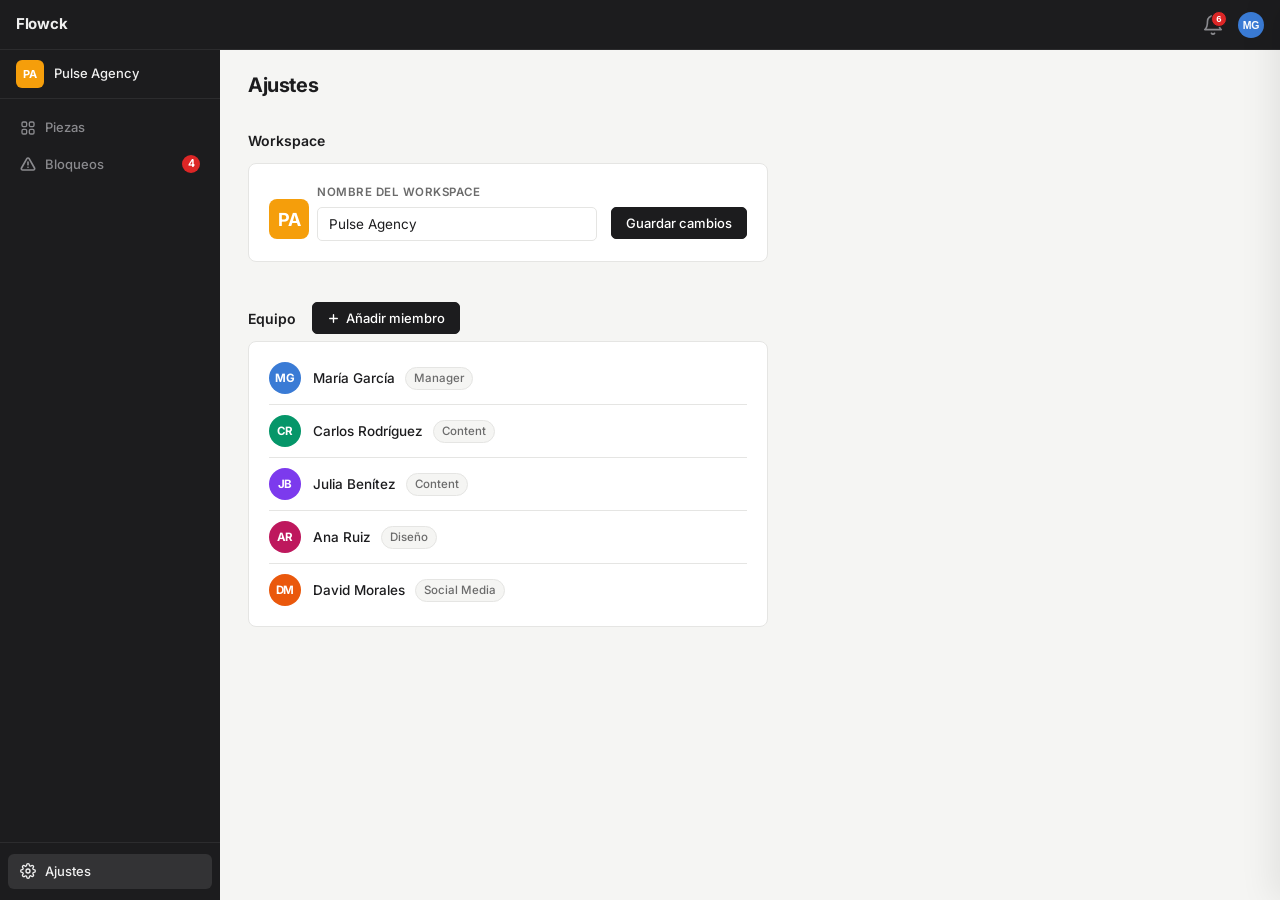
==== commit 222f6e59: "feat: dropdown de perfil, panel de notificaciones y correcciones de UI - Dropdown de perfil desde av" ====
--- a/ajustes.html
+++ b/ajustes.html
@@ -69,7 +69,7 @@
     </div>
     <div class="form-group">
       <label class="form-label">Nombre completo <span class="required-star">*</span></label>
-      <input class="form-input" id="newMemberName" type="text" placeholder="Ej. Pedro S.">
+      <input class="form-input" id="newMemberName" type="text" placeholder="Ej. Pedro Sánchez">
     </div>
     <div class="form-group">
       <label class="form-label">Rol <span class="required-star">*</span></label>
@@ -153,14 +153,24 @@
   });
 
   /* ── Team list ───────────────────────────── */
+  const FULL_NAMES = {
+    'María G.':  'María García',
+    'Carlos R.': 'Carlos Rodríguez',
+    'Julia B.':  'Julia Benítez',
+    'Ana R.':    'Ana Ruiz',
+    'David M.':  'David Morales',
+  };
+
   let pendingDeleteName = null;
 
   function renderMemberList() {
     const users = getUsers().filter(u => u.role !== 'cliente');
-    const html = users.map(u => `<div class="member-row">
+    const html = users.map(u => {
+      const displayName = FULL_NAMES[u.name] || u.name;
+      return `<div class="member-row">
       <div class="member-avatar" style="background:${u.color}">${getMemberInitials(u.name)}</div>
       <div class="member-info">
-        <span class="member-name">${u.name}</span>
+        <span class="member-name">${displayName}</span>
         <span class="member-role">${ROLE_LABELS[u.role] || u.role}</span>
       </div>
       <button class="member-trash-btn" data-name="${u.name.replace(/"/g, '&quot;')}" title="Eliminar miembro">
@@ -171,7 +181,8 @@
           <path d="M9 6V4h6v2"/>
         </svg>
       </button>
-    </div>`).join('');
+    </div>`;
+    }).join('');
     document.getElementById('memberList').innerHTML = html;
     document.querySelectorAll('.member-trash-btn').forEach(btn => {
       btn.addEventListener('click', function() { openDeleteMember(this.dataset.name); });
--- a/css/styles.css
+++ b/css/styles.css
@@ -154,16 +154,77 @@
   border: 1.5px solid var(--sidebar-bg);
 }
 
+.profile-avatar-wrap {
+  position: relative;
+  flex-shrink: 0;
+}
+
 .topbar-avatar {
-  width: 30px; height: 30px;
+  width: 26px; height: 26px;
   border-radius: 50%;
-  background: linear-gradient(135deg, #6366F1, #8B5CF6);
+  border: none; padding: 0;
   color: #fff;
-  font-size: 12px;
-  font-weight: 600;
+  font-size: 10.5px;
+  font-weight: 700;
+  letter-spacing: -0.2px;
   display: flex; align-items: center; justify-content: center;
   cursor: pointer;
   flex-shrink: 0;
+}
+
+/* ── PROFILE DROPDOWN ───────────────────────────── */
+.profile-dropdown {
+  position: absolute;
+  top: calc(100% + 8px);
+  right: 0;
+  background: var(--surface);
+  border: 0.5px solid #E5E5E3;
+  border-radius: var(--r);
+  box-shadow: 0 8px 24px rgba(0,0,0,0.10);
+  z-index: 400;
+  width: max-content;
+  display: none;
+  overflow: hidden;
+}
+.profile-dropdown.open { display: block; }
+
+.profile-dropdown-header {
+  display: flex; align-items: center; gap: 12px;
+  padding: 14px 16px;
+}
+.profile-dropdown-avatar {
+  width: 40px; height: 40px;
+  border-radius: 50%;
+  display: flex; align-items: center; justify-content: center;
+  color: #fff; font-size: 15px; font-weight: 700;
+  flex-shrink: 0; letter-spacing: -0.4px;
+}
+.profile-dropdown-info {
+  display: flex; flex-direction: column; gap: 5px; align-items: center;
+}
+.profile-dropdown-name {
+  font-size: 13.5px; font-weight: 600; color: var(--text-primary);
+}
+
+/* ── TOAST ──────────────────────────────────────── */
+.app-toast {
+  position: fixed;
+  bottom: 24px; right: 24px;
+  background: var(--text-primary);
+  color: #fff;
+  font-size: 13px; font-weight: 500;
+  padding: 10px 16px;
+  border-radius: var(--r);
+  box-shadow: 0 4px 16px rgba(0,0,0,0.15);
+  opacity: 0;
+  transform: translateY(6px);
+  transition: opacity 0.18s, transform 0.18s;
+  pointer-events: none;
+  z-index: 9999;
+}
+.app-toast.visible {
+  opacity: 1;
+  transform: translateY(0);
 }
 
 /* ── CONTENT ─────────────────────────────────────── */
@@ -1440,7 +1501,7 @@
   color: var(--text-secondary);
   background: var(--bg);
   border: 1px solid var(--border);
-  border-radius: var(--r-sm);
+  border-radius: var(--r-full);
   padding: 2px 8px;
 }
 .member-trash-btn {
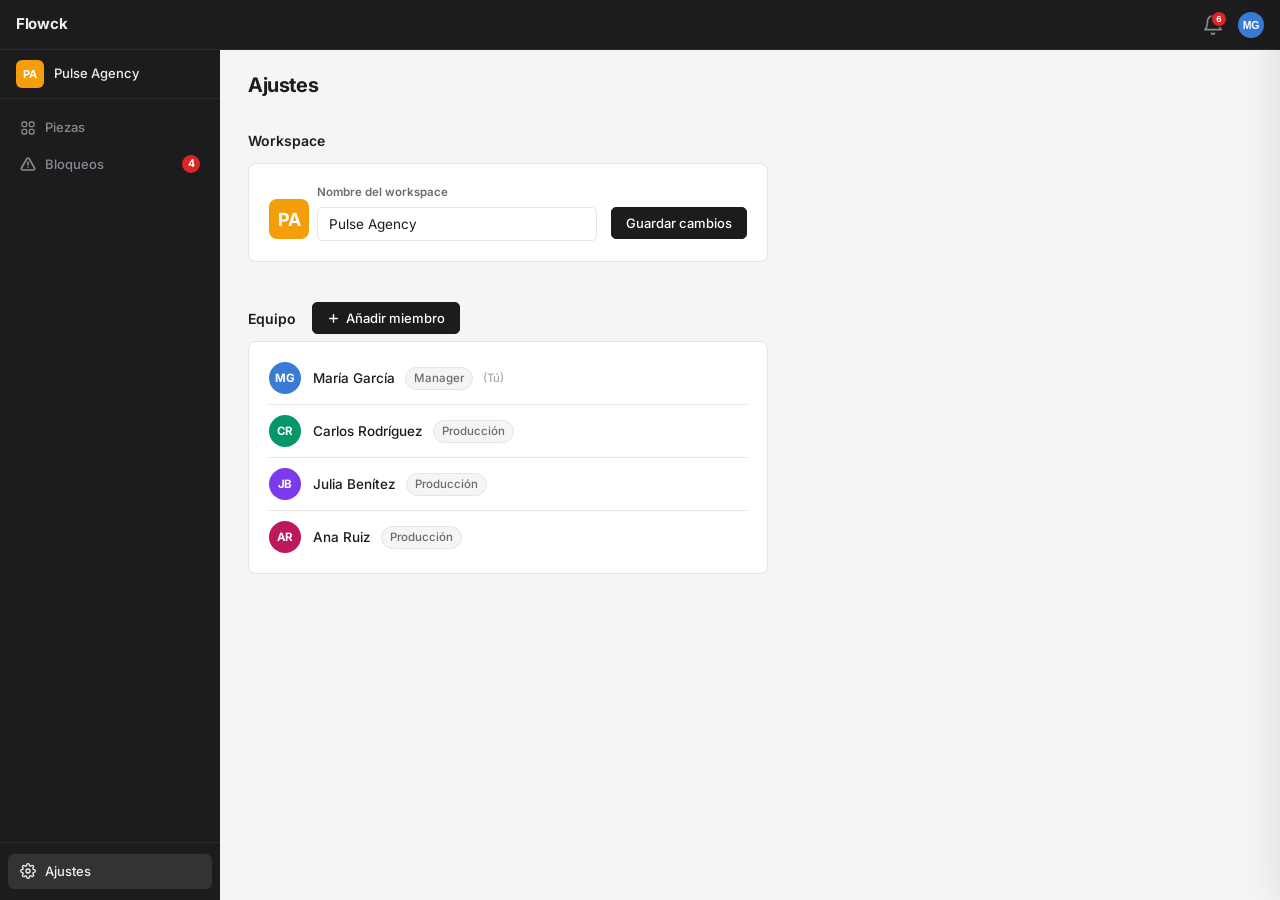
==== commit 63f75573: "feat: Simple Icons, perspectiva María G., equipo de producción y mejoras de UI - Iconos de canal sus" ====
--- a/ajustes.html
+++ b/ajustes.html
@@ -171,7 +171,7 @@
       <div class="member-avatar" style="background:${u.color}">${getMemberInitials(u.name)}</div>
       <div class="member-info">
         <span class="member-name">${displayName}</span>
-        <span class="member-role">${ROLE_LABELS[u.role] || u.role}</span>
+        <span class="member-role">${ROLE_LABELS[u.role] || u.role}</span>${u.name === 'María G.' ? ' <span style="color:#9B9B97;font-size:11.5px">(Tú)</span>' : ''}
       </div>
       <button class="member-trash-btn" data-name="${u.name.replace(/"/g, '&quot;')}" title="Eliminar miembro">
         <svg width="14" height="14" viewBox="0 0 24 24" fill="none" stroke="currentColor" stroke-width="2" stroke-linecap="round" stroke-linejoin="round">
--- a/css/styles.css
+++ b/css/styles.css
@@ -295,8 +295,6 @@
   font-size: 11.5px;
   font-weight: 600;
   color: var(--text-secondary);
-  text-transform: uppercase;
-  letter-spacing: 0.5px;
   border-bottom: 1px solid var(--border);
   white-space: nowrap;
 }
@@ -545,7 +543,6 @@
 .form-label {
   display: block; font-size: 11.5px; font-weight: 600;
   color: var(--text-secondary); margin-bottom: 6px;
-  text-transform: uppercase; letter-spacing: 0.5px;
 }
 .form-input, .form-select, .form-textarea {
   width: 100%; padding: 8px 11px;
@@ -955,6 +952,25 @@
 .detail-field-value {
   font-size: 13px; font-weight: 700; color: var(--text-on-dark); text-align: right;
 }
+.file-trash-btn {
+  background: none; border: none; padding: 0;
+  cursor: pointer;
+  display: flex; align-items: center; justify-content: center;
+  flex-shrink: 0; border-radius: 4px;
+}
+.detail-filename-row .file-trash-btn svg { color: #6B6B6B; transition: color 0.12s; }
+.detail-filename-row .file-trash-btn:hover svg { color: #DC2626; }
+
+.detail-field-btn {
+  background: none; border: none; padding: 0;
+  font-family: inherit; font-size: 13px; font-weight: 700;
+  color: var(--text-on-dark); text-align: right;
+  cursor: pointer;
+  display: inline-flex; align-items: center; gap: 4px;
+  transition: opacity 0.12s;
+}
+.detail-field-btn:hover { opacity: 0.7; }
+.detail-field-chevron { opacity: 0.45; flex-shrink: 0; }
 
 .detail-block-box {
   background: #FEE2E2;
@@ -1126,11 +1142,12 @@
 }
 .comment-author { font-size: 12.5px; font-weight: 600; color: var(--text-on-dark); }
 .comment-role-badge {
-  font-size: 10px; font-weight: 600; text-transform: uppercase;
-  letter-spacing: 0.4px; padding: 2px 7px; border-radius: var(--r-full);
+  font-size: 10px; font-weight: 600;
+  padding: 2px 7px; border-radius: var(--r-full);
 }
 .role-manager,
 .role-content,
+.role-produccion,
 .role-cliente  { background: rgba(255,255,255,0.08); color: #C7C7CC; }
 .comment-time  { font-size: 11px; color: var(--text-on-dark-muted); margin-left: auto; }
 .comment-text  { font-size: 12.5px; line-height: 1.5; color: var(--text-on-dark-muted); padding-left: 30px; }
@@ -1224,6 +1241,7 @@
   padding: 32px 24px;
 }
 .detail-upload-zone:hover { border-color: #aaa; background: var(--row-hover); }
+.detail-upload-zone.drag-over { border-color: #888; background: #EEEEED; }
 
 /* ── SCROLLBAR ──────────────────────────────────── */
 ::-webkit-scrollbar { width: 5px; height: 5px; }
